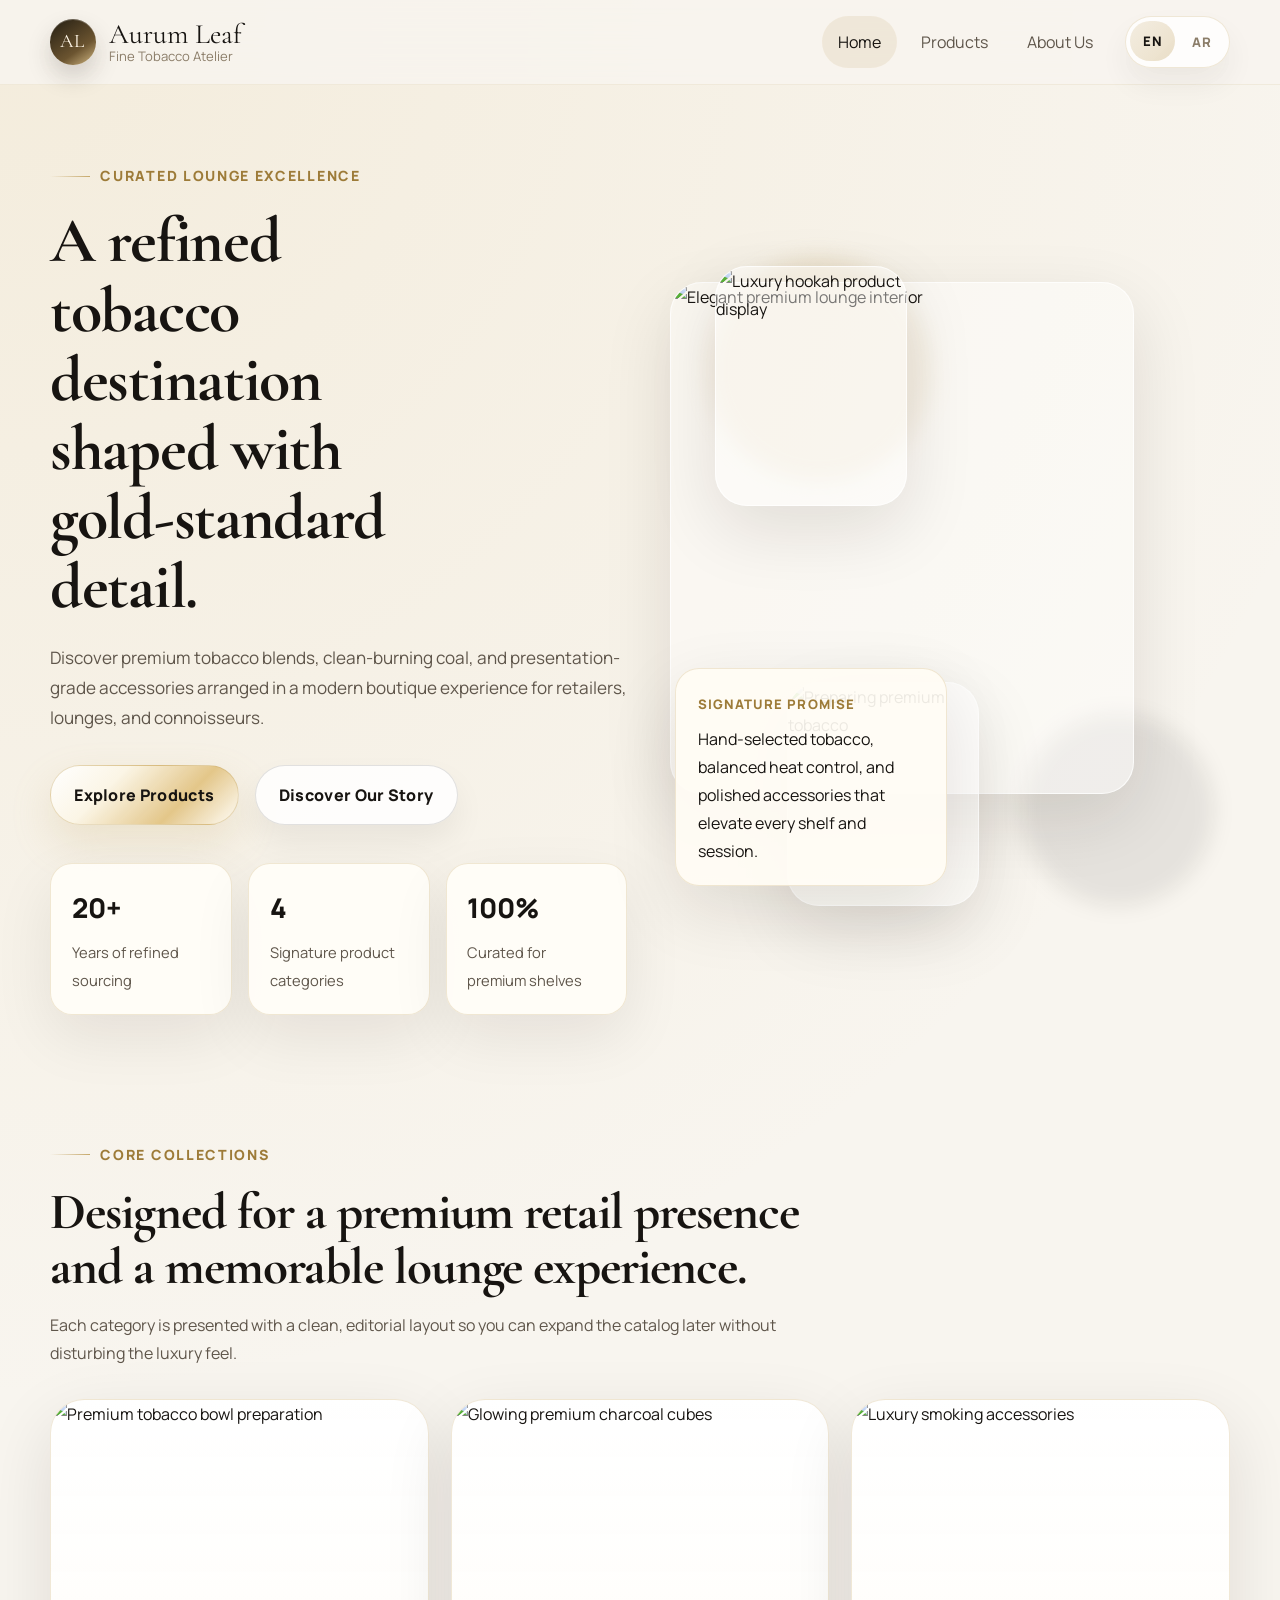
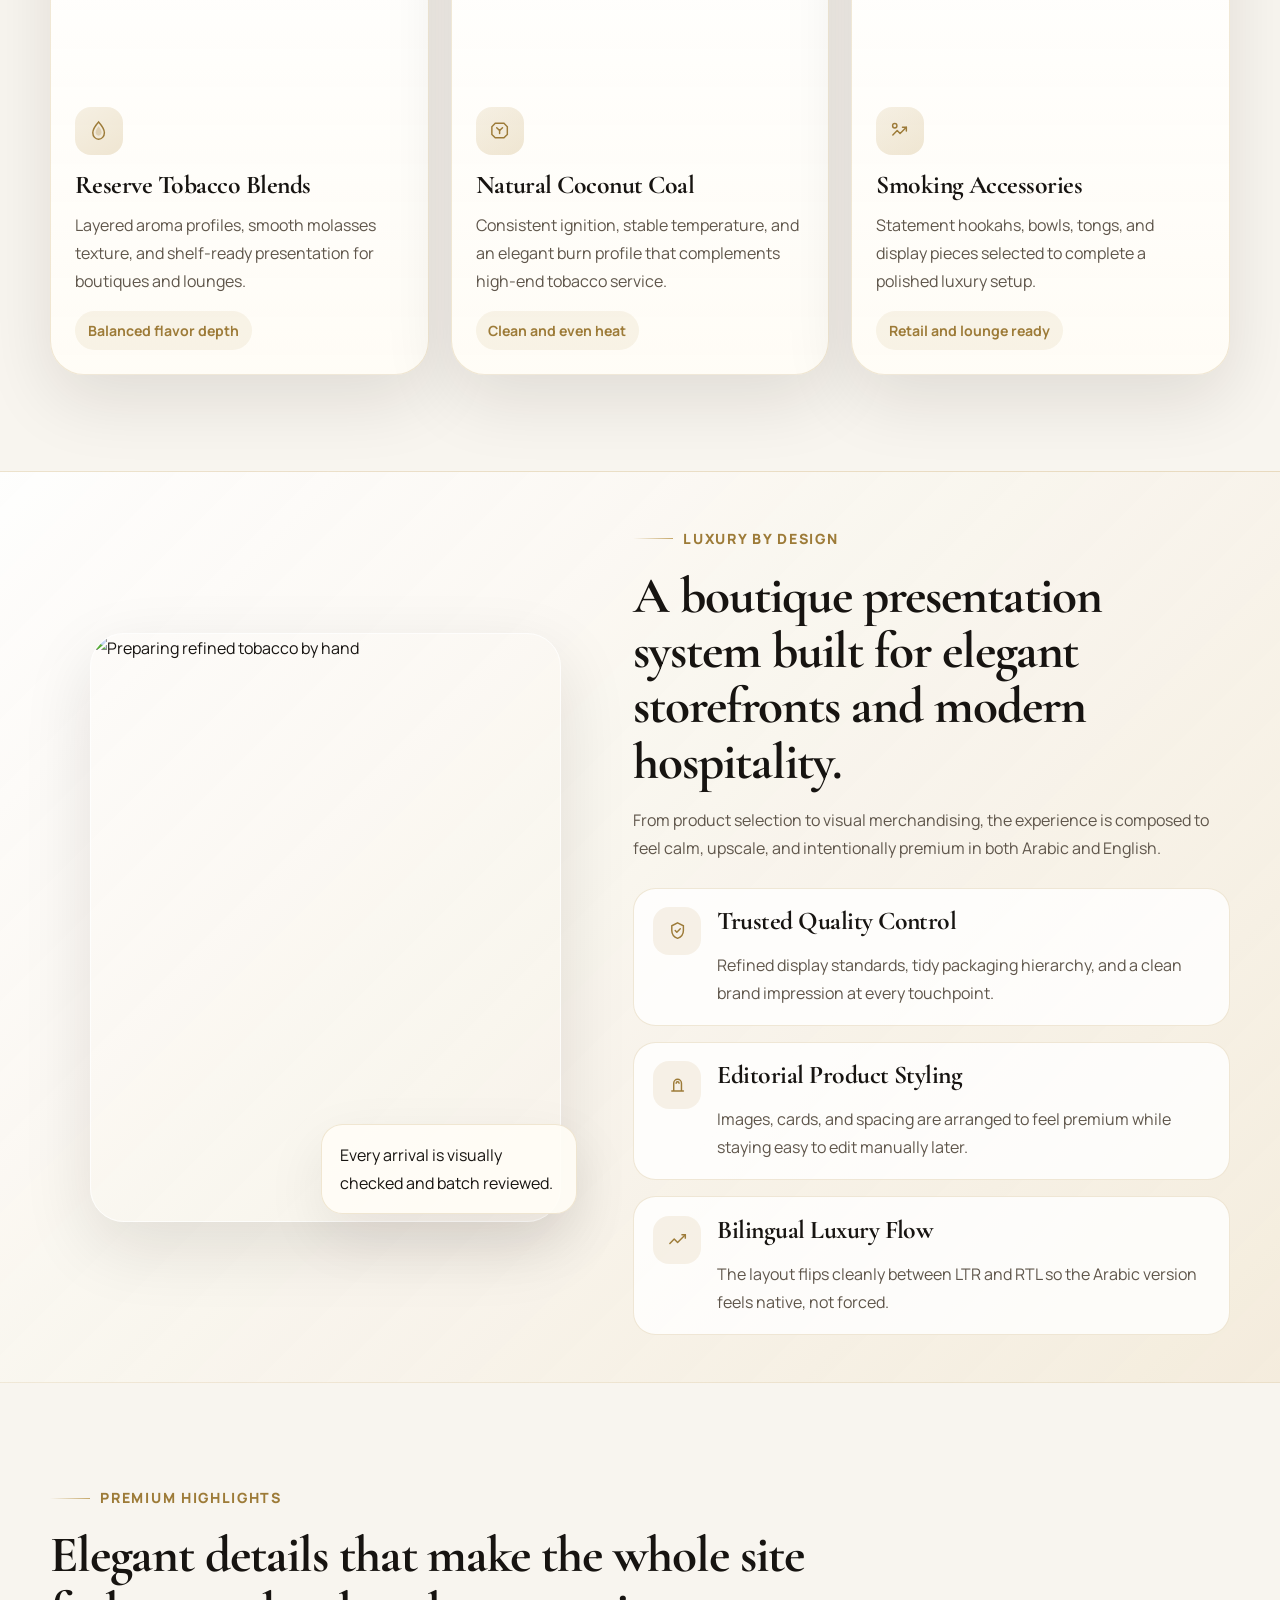
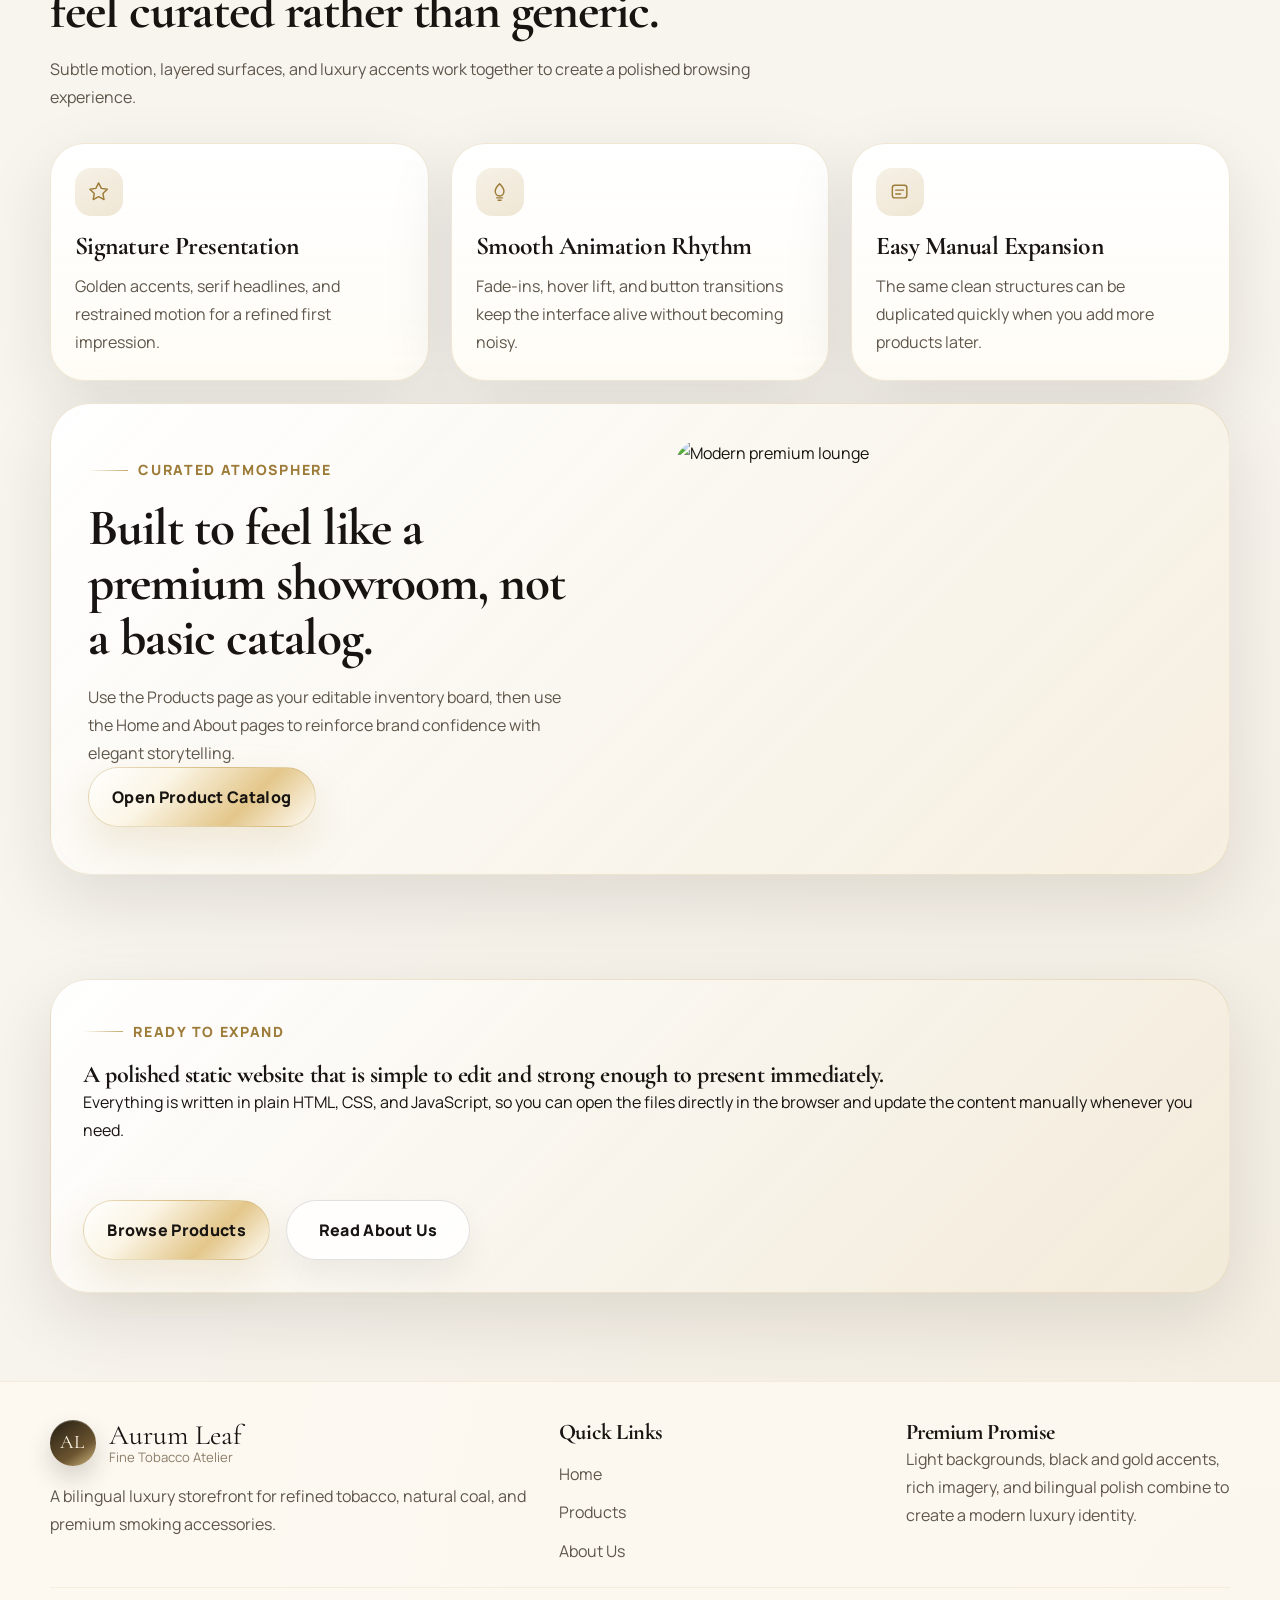
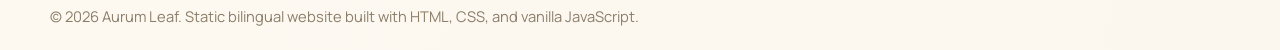
==== index.html @ be34b82a "first commit" ====
<!DOCTYPE html>
<html lang="en" dir="ltr">
<head>
  <meta charset="UTF-8">
  <meta name="viewport" content="width=device-width, initial-scale=1.0">
  <title>Aurum Leaf | Luxury Tobacco & Accessories</title>
  <link rel="preconnect" href="https://fonts.googleapis.com">
  <link rel="preconnect" href="https://fonts.gstatic.com" crossorigin>
  <link href="https://fonts.googleapis.com/css2?family=Cormorant+Garamond:wght@500;600;700&family=Manrope:wght@400;500;600;700;800&family=Tajawal:wght@400;500;700;800&display=swap" rel="stylesheet">
  <link rel="stylesheet" href="style.css">
  <script src="script.js" defer></script>
</head>
<body data-page="home">
  <header class="site-header">
    <div class="container header-shell">
      <a class="brand" href="index.html" aria-label="Aurum Leaf">
        <span class="brand-mark">AL</span>
        <span class="brand-copy">
          <span class="brand-name">Aurum Leaf</span>
          <span class="brand-tagline" data-i18n="nav.brandTagline">Fine Tobacco Atelier</span>
        </span>
      </a>

      <button
        class="nav-toggle"
        type="button"
        data-nav-toggle
        aria-expanded="false"
        aria-controls="site-navigation-panel"
        aria-label="Open menu"
        data-i18n-aria-label="nav.menuLabel"
      >
        <span class="sr-only" data-i18n="nav.menuLabel">Open menu</span>
        <span class="nav-toggle__bars" aria-hidden="true">
          <span></span>
          <span></span>
          <span></span>
        </span>
      </button>

      <div class="nav-panel" id="site-navigation-panel" data-nav-panel>
        <nav class="site-nav" aria-label="Primary">
          <a class="nav-link is-active" href="index.html" aria-current="page" data-i18n="nav.home">Home</a>
          <a class="nav-link" href="products.html" data-i18n="nav.products">Products</a>
          <a class="nav-link" href="about.html" data-i18n="nav.about">About Us</a>
        </nav>

        <div class="header-actions">
          <div class="lang-switcher" aria-label="Language switcher">
            <button class="lang-option" type="button" data-lang-option="en">EN</button>
            <button class="lang-option" type="button" data-lang-option="ar">AR</button>
          </div>
        </div>
      </div>
    </div>
    <button class="nav-backdrop" type="button" data-nav-backdrop tabindex="-1" aria-hidden="true"></button>
  </header>

  <main>
    <section class="hero section">
      <div class="container hero-grid">
        <div class="hero-copy reveal">
          <span class="eyebrow" data-i18n="home.hero.eyebrow">Curated Lounge Excellence</span>
          <h1 data-i18n="home.hero.title">A refined tobacco destination shaped with gold-standard detail.</h1>
          <p class="lead" data-i18n="home.hero.text">Discover premium tobacco blends, clean-burning coal, and presentation-grade accessories arranged in a modern boutique experience for retailers, lounges, and connoisseurs.</p>

          <div class="hero-actions">
            <a class="button button-primary" href="products.html" data-i18n="home.hero.primaryCta">Explore Products</a>
            <a class="button button-secondary" href="about.html" data-i18n="home.hero.secondaryCta">Discover Our Story</a>
          </div>

          <div class="hero-stats">
            <article class="stat-card">
              <strong>20+</strong>
              <span data-i18n="home.hero.stats.yearsLabel">Years of refined sourcing</span>
            </article>
            <article class="stat-card">
              <strong>4</strong>
              <span data-i18n="home.hero.stats.categoriesLabel">Signature product categories</span>
            </article>
            <article class="stat-card">
              <strong>100%</strong>
              <span data-i18n="home.hero.stats.qualityLabel">Curated for premium shelves</span>
            </article>
          </div>
        </div>

        <div class="hero-visual reveal">
          <div class="hero-glow hero-glow--top"></div>
          <div class="hero-glow hero-glow--bottom"></div>

          <figure class="hero-card hero-card--large">
            <img
              src="https://images.pexels.com/photos/26729614/pexels-photo-26729614.jpeg?auto=compress&cs=tinysrgb&w=1400"
              alt="Elegant premium lounge interior"
              data-i18n-alt="home.images.heroMainAlt"
              loading="eager"
            >
          </figure>

          <figure class="hero-card hero-card--small hero-card--upper">
            <img
              src="https://images.pexels.com/photos/20122596/pexels-photo-20122596.jpeg?auto=compress&cs=tinysrgb&w=900"
              alt="Luxury hookah product display"
              data-i18n-alt="home.images.heroSideAlt"
              loading="lazy"
            >
          </figure>

          <figure class="hero-card hero-card--small hero-card--lower">
            <img
              src="https://images.pexels.com/photos/33698249/pexels-photo-33698249.jpeg?auto=compress&cs=tinysrgb&w=900"
              alt="Preparing premium tobacco"
              data-i18n-alt="home.images.heroAccentAlt"
              loading="lazy"
            >
          </figure>

          <aside class="floating-brief">
            <span class="floating-label" data-i18n="home.hero.noteLabel">Signature Promise</span>
            <p data-i18n="home.hero.noteText">Hand-selected tobacco, balanced heat control, and polished accessories that elevate every shelf and session.</p>
          </aside>
        </div>
      </div>
    </section>

    <section class="section">
      <div class="container">
        <div class="section-heading reveal">
          <span class="eyebrow" data-i18n="home.categories.eyebrow">Core Collections</span>
          <h2 data-i18n="home.categories.title">Designed for a premium retail presence and a memorable lounge experience.</h2>
          <p data-i18n="home.categories.text">Each category is presented with a clean, editorial layout so you can expand the catalog later without disturbing the luxury feel.</p>
        </div>

        <div class="category-grid">
          <article class="lux-card category-card reveal">
            <div class="category-media">
              <img
                src="https://images.pexels.com/photos/33698251/pexels-photo-33698251.jpeg?auto=compress&cs=tinysrgb&w=1200"
                alt="Premium tobacco bowl preparation"
                data-i18n-alt="home.images.categoryOneAlt"
                loading="lazy"
              >
            </div>
            <div class="category-body">
              <span class="icon-badge" aria-hidden="true">
                <svg viewBox="0 0 24 24" fill="none">
                  <path d="M12 3C8.4 7 6 10.4 6 14.2C6 18 8.7 21 12 21C15.3 21 18 18 18 14.2C18 10.4 15.6 7 12 3Z" stroke="currentColor" stroke-width="1.5"/>
                  <path d="M12 7.5C10 10 9 11.9 9 13.8C9 15.8 10.3 17.3 12 17.3C13.7 17.3 15 15.8 15 13.8C15 11.9 14 10 12 7.5Z" fill="currentColor" opacity="0.24"/>
                </svg>
              </span>
              <h3 data-i18n="home.categories.card1.title">Reserve Tobacco Blends</h3>
              <p data-i18n="home.categories.card1.text">Layered aroma profiles, smooth molasses texture, and shelf-ready presentation for boutiques and lounges.</p>
              <span class="category-meta" data-i18n="home.categories.card1.meta">Balanced flavor depth</span>
            </div>
          </article>

          <article class="lux-card category-card reveal">
            <div class="category-media">
              <img
                src="https://images.pexels.com/photos/28834322/pexels-photo-28834322.jpeg?auto=compress&cs=tinysrgb&w=1200"
                alt="Glowing premium charcoal cubes"
                data-i18n-alt="home.images.categoryTwoAlt"
                loading="lazy"
              >
            </div>
            <div class="category-body">
              <span class="icon-badge" aria-hidden="true">
                <svg viewBox="0 0 24 24" fill="none">
                  <path d="M7.5 4.5H16.5L20 8V16L16.5 19.5H7.5L4 16V8L7.5 4.5Z" stroke="currentColor" stroke-width="1.5"/>
                  <path d="M9 9L12 12L15 9" stroke="currentColor" stroke-width="1.5" stroke-linecap="round" stroke-linejoin="round"/>
                  <path d="M12 12V15" stroke="currentColor" stroke-width="1.5" stroke-linecap="round"/>
                </svg>
              </span>
              <h3 data-i18n="home.categories.card2.title">Natural Coconut Coal</h3>
              <p data-i18n="home.categories.card2.text">Consistent ignition, stable temperature, and an elegant burn profile that complements high-end tobacco service.</p>
              <span class="category-meta" data-i18n="home.categories.card2.meta">Clean and even heat</span>
            </div>
          </article>

          <article class="lux-card category-card reveal">
            <div class="category-media">
              <img
                src="https://images.pexels.com/photos/20122596/pexels-photo-20122596.jpeg?auto=compress&cs=tinysrgb&w=1200"
                alt="Luxury smoking accessories"
                data-i18n-alt="home.images.categoryThreeAlt"
                loading="lazy"
              >
            </div>
            <div class="category-body">
              <span class="icon-badge" aria-hidden="true">
                <svg viewBox="0 0 24 24" fill="none">
                  <path d="M5 16.5L9.5 12L12.5 15L19 8.5" stroke="currentColor" stroke-width="1.5" stroke-linecap="round" stroke-linejoin="round"/>
                  <path d="M15 8.5H19V12.5" stroke="currentColor" stroke-width="1.5" stroke-linecap="round" stroke-linejoin="round"/>
                  <circle cx="7" cy="7" r="2.25" stroke="currentColor" stroke-width="1.5"/>
                </svg>
              </span>
              <h3 data-i18n="home.categories.card3.title">Smoking Accessories</h3>
              <p data-i18n="home.categories.card3.text">Statement hookahs, bowls, tongs, and display pieces selected to complete a polished luxury setup.</p>
              <span class="category-meta" data-i18n="home.categories.card3.meta">Retail and lounge ready</span>
            </div>
          </article>
        </div>
      </div>
    </section>

    <section class="section section-contrast">
      <div class="container story-grid">
        <div class="story-media reveal">
          <figure class="story-figure">
            <img
              src="https://images.pexels.com/photos/33698249/pexels-photo-33698249.jpeg?auto=compress&cs=tinysrgb&w=1400"
              alt="Preparing refined tobacco by hand"
              data-i18n-alt="home.images.experienceAlt"
              loading="lazy"
            >
          </figure>
          <div class="story-badge" data-i18n="home.experience.badge">Every arrival is visually checked and batch reviewed.</div>
        </div>

        <div class="story-copy reveal">
          <span class="eyebrow" data-i18n="home.experience.eyebrow">Luxury By Design</span>
          <h2 data-i18n="home.experience.title">A boutique presentation system built for elegant storefronts and modern hospitality.</h2>
          <p data-i18n="home.experience.text">From product selection to visual merchandising, the experience is composed to feel calm, upscale, and intentionally premium in both Arabic and English.</p>

          <div class="feature-stack">
            <article class="feature-card">
              <span class="feature-icon" aria-hidden="true">
                <svg viewBox="0 0 24 24" fill="none">
                  <path d="M12 4L18 7V12C18 15.6 15.7 18.8 12 20C8.3 18.8 6 15.6 6 12V7L12 4Z" stroke="currentColor" stroke-width="1.5"/>
                  <path d="M9.5 12L11.2 13.7L14.8 10.1" stroke="currentColor" stroke-width="1.5" stroke-linecap="round" stroke-linejoin="round"/>
                </svg>
              </span>
              <div>
                <h3 data-i18n="home.experience.point1.title">Trusted Quality Control</h3>
                <p data-i18n="home.experience.point1.text">Refined display standards, tidy packaging hierarchy, and a clean brand impression at every touchpoint.</p>
              </div>
            </article>

            <article class="feature-card">
              <span class="feature-icon" aria-hidden="true">
                <svg viewBox="0 0 24 24" fill="none">
                  <path d="M6 17.5H18" stroke="currentColor" stroke-width="1.5" stroke-linecap="round"/>
                  <path d="M8 17.5V9.5C8 7.3 9.8 5.5 12 5.5C14.2 5.5 16 7.3 16 9.5V17.5" stroke="currentColor" stroke-width="1.5"/>
                  <path d="M10.5 9.5C10.5 8.7 11.2 8 12 8C12.8 8 13.5 8.7 13.5 9.5" stroke="currentColor" stroke-width="1.5" stroke-linecap="round"/>
                </svg>
              </span>
              <div>
                <h3 data-i18n="home.experience.point2.title">Editorial Product Styling</h3>
                <p data-i18n="home.experience.point2.text">Images, cards, and spacing are arranged to feel premium while staying easy to edit manually later.</p>
              </div>
            </article>

            <article class="feature-card">
              <span class="feature-icon" aria-hidden="true">
                <svg viewBox="0 0 24 24" fill="none">
                  <path d="M4 16L8.5 11.5L12 15L20 7" stroke="currentColor" stroke-width="1.5" stroke-linecap="round" stroke-linejoin="round"/>
                  <path d="M16.5 7H20V10.5" stroke="currentColor" stroke-width="1.5" stroke-linecap="round" stroke-linejoin="round"/>
                </svg>
              </span>
              <div>
                <h3 data-i18n="home.experience.point3.title">Bilingual Luxury Flow</h3>
                <p data-i18n="home.experience.point3.text">The layout flips cleanly between LTR and RTL so the Arabic version feels native, not forced.</p>
              </div>
            </article>
          </div>
        </div>
      </div>
    </section>

    <section class="section">
      <div class="container">
        <div class="section-heading reveal">
          <span class="eyebrow" data-i18n="home.showcase.eyebrow">Premium Highlights</span>
          <h2 data-i18n="home.showcase.title">Elegant details that make the whole site feel curated rather than generic.</h2>
          <p data-i18n="home.showcase.text">Subtle motion, layered surfaces, and luxury accents work together to create a polished browsing experience.</p>
        </div>

        <div class="showcase-grid">
          <article class="lux-card highlight-card reveal">
            <span class="icon-badge" aria-hidden="true">
              <svg viewBox="0 0 24 24" fill="none">
                <path d="M12 3L14.8 8.7L21 9.6L16.5 14L17.6 20.2L12 17.2L6.4 20.2L7.5 14L3 9.6L9.2 8.7L12 3Z" stroke="currentColor" stroke-width="1.5" stroke-linejoin="round"/>
              </svg>
            </span>
            <h3 data-i18n="home.showcase.card1.title">Signature Presentation</h3>
            <p data-i18n="home.showcase.card1.text">Golden accents, serif headlines, and restrained motion for a refined first impression.</p>
          </article>

          <article class="lux-card highlight-card reveal">
            <span class="icon-badge" aria-hidden="true">
              <svg viewBox="0 0 24 24" fill="none">
                <path d="M12 4C14.8 6.6 16.5 8.9 16.5 11.7C16.5 14.6 14.5 16.5 12 16.5C9.5 16.5 7.5 14.6 7.5 11.7C7.5 8.9 9.2 6.6 12 4Z" stroke="currentColor" stroke-width="1.5"/>
                <path d="M9 18.5H15" stroke="currentColor" stroke-width="1.5" stroke-linecap="round"/>
                <path d="M10.5 21H13.5" stroke="currentColor" stroke-width="1.5" stroke-linecap="round"/>
              </svg>
            </span>
            <h3 data-i18n="home.showcase.card2.title">Smooth Animation Rhythm</h3>
            <p data-i18n="home.showcase.card2.text">Fade-ins, hover lift, and button transitions keep the interface alive without becoming noisy.</p>
          </article>

          <article class="lux-card highlight-card reveal">
            <span class="icon-badge" aria-hidden="true">
              <svg viewBox="0 0 24 24" fill="none">
                <rect x="4.5" y="5.5" width="15" height="13" rx="2.5" stroke="currentColor" stroke-width="1.5"/>
                <path d="M8 10.5H16" stroke="currentColor" stroke-width="1.5" stroke-linecap="round"/>
                <path d="M8 14.5H13" stroke="currentColor" stroke-width="1.5" stroke-linecap="round"/>
              </svg>
            </span>
            <h3 data-i18n="home.showcase.card3.title">Easy Manual Expansion</h3>
            <p data-i18n="home.showcase.card3.text">The same clean structures can be duplicated quickly when you add more products later.</p>
          </article>
        </div>

        <div class="editorial-panel reveal">
          <div class="editorial-copy">
            <span class="eyebrow" data-i18n="home.showcase.panel.eyebrow">Curated Atmosphere</span>
            <h2 data-i18n="home.showcase.panel.title">Built to feel like a premium showroom, not a basic catalog.</h2>
            <p data-i18n="home.showcase.panel.text">Use the Products page as your editable inventory board, then use the Home and About pages to reinforce brand confidence with elegant storytelling.</p>
            <a class="button button-primary" href="products.html" data-i18n="home.showcase.panel.cta">Open Product Catalog</a>
          </div>
          <figure class="editorial-media">
            <img
              src="https://images.pexels.com/photos/28865193/pexels-photo-28865193.jpeg?auto=compress&cs=tinysrgb&w=1400"
              alt="Modern premium lounge"
              data-i18n-alt="home.images.panelAlt"
              loading="lazy"
            >
          </figure>
        </div>
      </div>
    </section>

    <section class="section section--tight">
      <div class="container">
        <div class="cta-band reveal">
          <div>
            <span class="eyebrow" data-i18n="home.cta.eyebrow">Ready To Expand</span>
            <h2 data-i18n="home.cta.title">A polished static website that is simple to edit and strong enough to present immediately.</h2>
            <p data-i18n="home.cta.text">Everything is written in plain HTML, CSS, and JavaScript, so you can open the files directly in the browser and update the content manually whenever you need.</p>
          </div>
          <div class="cta-actions">
            <a class="button button-primary" href="products.html" data-i18n="home.cta.primary">Browse Products</a>
            <a class="button button-secondary" href="about.html" data-i18n="home.cta.secondary">Read About Us</a>
          </div>
        </div>
      </div>
    </section>
  </main>

  <footer class="site-footer">
    <div class="container footer-grid">
      <div>
        <a class="brand brand--footer" href="index.html" aria-label="Aurum Leaf">
          <span class="brand-mark">AL</span>
          <span class="brand-copy">
            <span class="brand-name">Aurum Leaf</span>
            <span class="brand-tagline" data-i18n="nav.brandTagline">Fine Tobacco Atelier</span>
          </span>
        </a>
        <p class="footer-text" data-i18n="footer.description">A bilingual luxury storefront for refined tobacco, natural coal, and premium smoking accessories.</p>
      </div>

      <div>
        <h2 class="footer-title" data-i18n="footer.linksTitle">Quick Links</h2>
        <div class="footer-links">
          <a href="index.html" data-i18n="nav.home">Home</a>
          <a href="products.html" data-i18n="nav.products">Products</a>
          <a href="about.html" data-i18n="nav.about">About Us</a>
        </div>
      </div>

      <div>
        <h2 class="footer-title" data-i18n="footer.promiseTitle">Premium Promise</h2>
        <p class="footer-text" data-i18n="footer.promiseText">Light backgrounds, black and gold accents, rich imagery, and bilingual polish combine to create a modern luxury identity.</p>
      </div>
    </div>

    <div class="container footer-bottom">
      <p class="footer-copy" data-footer-copy></p>
    </div>
  </footer>
</body>
</html>
---- style.css ----
:root {
  --bg: #f8f5ef;
  --bg-elevated: #fffdfa;
  --bg-soft: #f3ede2;
  --surface: rgba(255, 253, 248, 0.94);
  --surface-strong: rgba(255, 255, 255, 0.98);
  --text: #171411;
  --text-soft: #5f564b;
  --text-muted: #8b7d69;
  --border: rgba(198, 168, 106, 0.26);
  --border-strong: rgba(198, 168, 106, 0.5);
  --gold: #c6a86a;
  --gold-deep: #9d7b38;
  --shadow-soft: 0 22px 60px rgba(27, 19, 6, 0.08);
  --shadow-card: 0 24px 70px rgba(24, 18, 8, 0.11);
  --shadow-hover: 0 26px 80px rgba(18, 13, 5, 0.16);
  --radius-md: 22px;
  --radius-lg: 34px;
  --radius-full: 999px;
  --container: min(1180px, calc(100% - 2rem));
  --font-display: "Cormorant Garamond", Georgia, serif;
  --font-sans: "Manrope", "Segoe UI", sans-serif;
  --font-ar-heading: "Tajawal", sans-serif;
  --font-ar-body: "Tajawal", sans-serif;
  --transition: 240ms ease;
}

*,
*::before,
*::after {
  box-sizing: border-box;
}

html {
  scroll-behavior: smooth;
}

body {
  margin: 0;
  min-height: 100vh;
  background:
    radial-gradient(circle at top left, rgba(224, 196, 133, 0.18), transparent 28%),
    radial-gradient(circle at bottom right, rgba(198, 168, 106, 0.12), transparent 30%),
    var(--bg);
  color: var(--text);
  font-family: var(--font-sans);
  line-height: 1.75;
  text-align: start;
}

html[lang="ar"] body {
  font-family: var(--font-ar-body);
}

img {
  display: block;
  max-width: 100%;
}

a {
  color: inherit;
  text-decoration: none;
}

button,
input,
select {
  font: inherit;
}

button {
  border: 0;
  background: none;
  cursor: pointer;
}

h1,
h2,
h3,
h4 {
  margin: 0;
  font-family: var(--font-display);
  font-weight: 700;
  line-height: 1.08;
  letter-spacing: -0.02em;
}

html[lang="ar"] h1,
html[lang="ar"] h2,
html[lang="ar"] h3,
html[lang="ar"] h4,
html[lang="ar"] .eyebrow,
html[lang="ar"] .footer-title,
html[lang="ar"] .brand-name {
  font-family: var(--font-ar-heading);
  letter-spacing: 0;
}

p {
  margin: 0;
}

::selection {
  background: rgba(198, 168, 106, 0.28);
}

.container {
  width: var(--container);
  margin-inline: auto;
}

.section {
  padding-block: 4.5rem;
}

.section--compact {
  padding-block: 2.75rem 4.5rem;
}

.section--tight {
  padding-block: 2rem 3.5rem;
}

.section-contrast {
  position: relative;
}

.section-contrast::before {
  content: "";
  position: absolute;
  inset: 1.5rem 0;
  background:
    linear-gradient(135deg, rgba(255, 255, 255, 0.92), rgba(244, 236, 220, 0.8)),
    var(--bg-soft);
  border-block: 1px solid var(--border);
  z-index: -1;
}

.site-header {
  position: sticky;
  top: 0;
  z-index: 30;
  backdrop-filter: blur(18px);
  background: rgba(248, 245, 239, 0.82);
  border-bottom: 1px solid rgba(198, 168, 106, 0.14);
}

.header-shell {
  display: flex;
  align-items: center;
  justify-content: space-between;
  gap: 1.25rem;
  padding-block: 1rem;
}

.brand {
  display: inline-flex;
  align-items: center;
  gap: 0.85rem;
  min-width: 0;
}

.brand-mark {
  display: grid;
  place-items: center;
  inline-size: 2.85rem;
  block-size: 2.85rem;
  border-radius: 50%;
  background: linear-gradient(145deg, #231d12, #6b5430 65%, #d4ba85);
  color: #fff7e8;
  font-family: var(--font-display);
  font-size: 1.2rem;
  letter-spacing: 0.08em;
  box-shadow: inset 0 1px 0 rgba(255, 255, 255, 0.25), 0 12px 24px rgba(35, 29, 18, 0.18);
}

.brand-copy {
  display: flex;
  flex-direction: column;
  min-width: 0;
}

.brand-name {
  font-family: var(--font-display);
  font-size: 1.75rem;
  line-height: 1;
}

.brand-tagline {
  color: var(--text-muted);
  font-size: 0.82rem;
  line-height: 1.25;
}

html[lang="ar"] .brand-tagline,
html[lang="ar"] .nav-link,
html[lang="ar"] .button,
html[lang="ar"] .lang-option {
  font-family: var(--font-ar-body);
}

.site-nav {
  display: flex;
  flex-wrap: wrap;
  justify-content: center;
  gap: 0.45rem;
}

.nav-panel {
  display: flex;
  align-items: center;
  gap: 1rem;
}

.nav-toggle,
.nav-backdrop {
  display: none;
}

.nav-toggle {
  align-items: center;
  justify-content: center;
  inline-size: 3.25rem;
  block-size: 3.25rem;
  border: 1px solid var(--border);
  border-radius: 50%;
  background: rgba(255, 255, 255, 0.84);
  box-shadow: 0 16px 34px rgba(35, 29, 18, 0.08);
  transition: transform var(--transition), box-shadow var(--transition), border-color var(--transition);
}

.nav-toggle:hover,
.nav-toggle:focus-visible {
  transform: translateY(-2px);
  border-color: var(--border-strong);
  box-shadow: 0 20px 38px rgba(35, 29, 18, 0.12);
}

.nav-toggle__bars {
  display: inline-flex;
  flex-direction: column;
  gap: 0.28rem;
}

.nav-toggle__bars span {
  display: block;
  inline-size: 1.1rem;
  block-size: 2px;
  border-radius: 999px;
  background: var(--text);
  transition: transform var(--transition), opacity var(--transition);
}

.sr-only {
  position: absolute;
  inline-size: 1px;
  block-size: 1px;
  padding: 0;
  margin: -1px;
  overflow: hidden;
  clip: rect(0, 0, 0, 0);
  white-space: nowrap;
  border: 0;
}

.nav-link {
  padding: 0.75rem 1rem;
  border-radius: var(--radius-full);
  color: var(--text-soft);
  transition: color var(--transition), background-color var(--transition), transform var(--transition);
}

.nav-link:hover,
.nav-link:focus-visible {
  color: var(--text);
  background: rgba(198, 168, 106, 0.11);
  transform: translateY(-1px);
}

.nav-link.is-active {
  color: var(--text);
  background: rgba(198, 168, 106, 0.16);
}

.header-actions {
  display: flex;
  align-items: center;
}

.lang-switcher {
  display: inline-flex;
  align-items: center;
  gap: 0.25rem;
  padding: 0.28rem;
  direction: ltr;
  border: 1px solid var(--border);
  border-radius: var(--radius-full);
  background: rgba(255, 255, 255, 0.82);
  box-shadow: 0 16px 30px rgba(35, 29, 18, 0.06);
}

.lang-option {
  padding: 0.55rem 0.8rem;
  border-radius: var(--radius-full);
  color: var(--text-muted);
  font-size: 0.82rem;
  font-weight: 800;
  letter-spacing: 0.06em;
  transition: background-color var(--transition), color var(--transition), transform var(--transition);
}

.lang-option:hover,
.lang-option:focus-visible {
  color: var(--text);
}

.lang-option.is-active {
  background: linear-gradient(135deg, rgba(198, 168, 106, 0.18), rgba(198, 168, 106, 0.36));
  color: var(--text);
  transform: translateY(-1px);
}

.hero {
  padding-block: 4.5rem 3rem;
}

.hero-grid {
  display: grid;
  grid-template-columns: minmax(0, 1.02fr) minmax(0, 0.98fr);
  align-items: center;
  gap: 3rem;
}

.eyebrow {
  display: inline-flex;
  align-items: center;
  gap: 0.65rem;
  margin-bottom: 1.1rem;
  color: var(--gold-deep);
  font-size: 0.88rem;
  font-weight: 800;
  letter-spacing: 0.12em;
  text-transform: uppercase;
}

.eyebrow::before {
  content: "";
  inline-size: 2.5rem;
  block-size: 1px;
  background: linear-gradient(to right, transparent, var(--gold));
}

.hero-copy h1,
.page-hero h1 {
  max-width: 12ch;
  font-size: clamp(3rem, 5vw, 5.4rem);
}

.lead {
  max-width: 62ch;
  margin-top: 1.35rem;
  color: var(--text-soft);
  font-size: 1.07rem;
}

.lead--compact {
  max-width: 70ch;
}

.hero-actions,
.cta-actions {
  display: flex;
  flex-wrap: wrap;
  gap: 1rem;
  margin-top: 2rem;
}

.button {
  display: inline-flex;
  align-items: center;
  justify-content: center;
  min-inline-size: 11.5rem;
  padding: 0.95rem 1.45rem;
  border-radius: var(--radius-full);
  border: 1px solid transparent;
  font-weight: 800;
  letter-spacing: 0.02em;
  transition: transform var(--transition), box-shadow var(--transition), background-color var(--transition), border-color var(--transition), color var(--transition);
}

.button:hover,
.button:focus-visible {
  transform: translateY(-3px);
}

.button-primary {
  border-color: rgba(198, 168, 106, 0.38);
  background:
    linear-gradient(135deg, rgba(255, 255, 255, 0.98) 0%, rgba(251, 245, 229, 0.98) 32%, rgba(226, 196, 133, 0.96) 68%, rgba(255, 253, 247, 0.98) 100%);
  color: var(--text);
  box-shadow: 0 18px 40px rgba(198, 168, 106, 0.22);
}

.button-primary:hover,
.button-primary:focus-visible {
  border-color: rgba(198, 168, 106, 0.56);
  box-shadow: 0 22px 48px rgba(198, 168, 106, 0.28);
}

.button-secondary {
  border-color: rgba(23, 20, 17, 0.12);
  background: rgba(255, 255, 255, 0.84);
  color: var(--text);
  box-shadow: 0 16px 32px rgba(23, 20, 17, 0.06);
}

.button-secondary:hover,
.button-secondary:focus-visible {
  border-color: var(--border-strong);
}

.hero-stats {
  display: grid;
  grid-template-columns: repeat(3, minmax(0, 1fr));
  gap: 1rem;
  margin-top: 2.35rem;
}

.stat-card {
  padding: 1.3rem;
  border: 1px solid var(--border);
  border-radius: var(--radius-md);
  background: var(--surface);
  box-shadow: var(--shadow-soft);
}

.stat-card strong {
  display: block;
  margin-bottom: 0.35rem;
  font-size: 1.7rem;
  font-weight: 800;
}

.stat-card span {
  color: var(--text-soft);
  font-size: 0.92rem;
}

.hero-visual {
  position: relative;
  min-height: 42rem;
}

.hero-glow {
  position: absolute;
  border-radius: 50%;
  filter: blur(10px);
}

.hero-glow--top {
  inset-block-start: 0.5rem;
  inset-inline-start: 2rem;
  inline-size: 14rem;
  block-size: 14rem;
  background: rgba(198, 168, 106, 0.22);
}

.hero-glow--bottom {
  inset-block-end: 1rem;
  inset-inline-end: 1rem;
  inline-size: 12rem;
  block-size: 12rem;
  background: rgba(23, 20, 17, 0.08);
}

.hero-card {
  position: absolute;
  overflow: hidden;
  border-radius: 2rem;
  border: 1px solid rgba(255, 255, 255, 0.75);
  background: rgba(255, 255, 255, 0.42);
  box-shadow: var(--shadow-card);
}

.hero-card img,
.category-media img,
.story-figure img,
.editorial-media img,
.product-media img,
.about-figure img {
  inline-size: 100%;
  block-size: 100%;
  object-fit: cover;
}

.hero-card--large {
  inset-block-start: 1rem;
  inset-inline-end: 3.5rem;
  inline-size: min(100%, 29rem);
  block-size: 32rem;
}

.hero-card--upper {
  inset-block-start: 0;
  inset-inline-start: 0;
  inline-size: 12rem;
  block-size: 15rem;
}

.hero-card--lower {
  inset-block-end: 0;
  inset-inline-start: 4.5rem;
  inline-size: 12rem;
  block-size: 14rem;
}

.floating-brief {
  position: absolute;
  inset-block-end: 2.25rem;
  inset-inline-start: 0;
  max-inline-size: 17rem;
  padding: 1.25rem 1.35rem;
  border: 1px solid var(--border);
  border-radius: 1.5rem;
  background: rgba(255, 252, 245, 0.92);
  box-shadow: var(--shadow-card);
}

.floating-label {
  display: inline-block;
  margin-bottom: 0.55rem;
  color: var(--gold-deep);
  font-size: 0.82rem;
  font-weight: 800;
  letter-spacing: 0.08em;
  text-transform: uppercase;
}

.section-heading {
  max-width: 48rem;
  margin-bottom: 2rem;
}

.section-heading h2 {
  font-size: clamp(2.25rem, 4vw, 3.65rem);
}

.section-heading p {
  margin-top: 1rem;
  color: var(--text-soft);
}

.lux-card {
  overflow: hidden;
  border: 1px solid var(--border);
  border-radius: var(--radius-lg);
  background:
    linear-gradient(180deg, rgba(255, 255, 255, 0.96), rgba(255, 252, 245, 0.9)),
    var(--surface-strong);
  box-shadow: var(--shadow-card);
  transition: transform 280ms ease, box-shadow 280ms ease, border-color 280ms ease;
}

.lux-card:hover,
.lux-card:focus-within {
  transform: translateY(-8px);
  border-color: var(--border-strong);
  box-shadow: var(--shadow-hover);
}

.category-grid,
.showcase-grid,
.info-grid,
.product-grid {
  display: grid;
  gap: 1.35rem;
}

.category-grid {
  grid-template-columns: repeat(3, minmax(0, 1fr));
}

.category-card {
  display: flex;
  flex-direction: column;
}

.category-media {
  aspect-ratio: 4 / 3;
}

.category-body,
.highlight-card,
.info-card,
.product-body {
  padding: 1.5rem;
}

.icon-badge {
  display: inline-grid;
  place-items: center;
  inline-size: 3rem;
  block-size: 3rem;
  margin-bottom: 1rem;
  border-radius: 1rem;
  background: linear-gradient(145deg, rgba(198, 168, 106, 0.16), rgba(198, 168, 106, 0.28));
  color: var(--gold-deep);
}

.icon-badge svg,
.feature-icon svg {
  inline-size: 1.45rem;
  block-size: 1.45rem;
}

.category-body h3,
.highlight-card h3,
.info-card h3,
.product-body h3,
.feature-card h3 {
  font-size: 1.6rem;
}

.category-body p,
.highlight-card p,
.info-card p,
.product-body p,
.feature-card p {
  margin-top: 0.8rem;
  color: var(--text-soft);
}

.category-meta {
  display: inline-flex;
  margin-top: 1rem;
  padding: 0.45rem 0.8rem;
  border-radius: var(--radius-full);
  background: rgba(198, 168, 106, 0.12);
  color: var(--gold-deep);
  font-size: 0.88rem;
  font-weight: 700;
}

.story-grid,
.editorial-panel,
.about-story {
  display: grid;
  grid-template-columns: minmax(0, 0.96fr) minmax(0, 1.04fr);
  align-items: center;
  gap: 2rem;
}

.story-media,
.about-visual {
  position: relative;
}

.story-figure,
.about-figure {
  overflow: hidden;
  border-radius: var(--radius-lg);
  border: 1px solid rgba(255, 255, 255, 0.75);
  box-shadow: var(--shadow-card);
}

.story-figure {
  aspect-ratio: 4 / 5;
}

.about-figure {
  aspect-ratio: 5 / 4;
}

.story-badge,
.quote-card {
  position: absolute;
  inset-block-end: 1.5rem;
  inset-inline-end: 1.5rem;
  max-inline-size: 16rem;
  padding: 1rem 1.15rem;
  border-radius: 1.35rem;
  border: 1px solid var(--border);
  background: rgba(255, 253, 247, 0.9);
  box-shadow: var(--shadow-soft);
  color: var(--text);
}

.story-copy h2,
.editorial-copy h2,
.about-copy h2 {
  font-size: clamp(2.15rem, 4vw, 3.45rem);
}

.story-copy p,
.editorial-copy p,
.about-copy p {
  margin-top: 1rem;
  color: var(--text-soft);
}

.feature-stack,
.story-points {
  display: grid;
  gap: 1rem;
  margin-top: 1.6rem;
}

.feature-card {
  display: flex;
  align-items: flex-start;
  gap: 1rem;
  padding: 1.15rem 1.2rem;
  border: 1px solid var(--border);
  border-radius: 1.4rem;
  background: rgba(255, 255, 255, 0.8);
}

.feature-icon {
  display: inline-grid;
  place-items: center;
  flex: 0 0 auto;
  inline-size: 3rem;
  block-size: 3rem;
  border-radius: 1rem;
  background: rgba(198, 168, 106, 0.15);
  color: var(--gold-deep);
}

.showcase-grid {
  grid-template-columns: repeat(3, minmax(0, 1fr));
  margin-bottom: 1.35rem;
}

.editorial-panel {
  overflow: hidden;
  padding: 1.2rem;
  border: 1px solid var(--border);
  border-radius: calc(var(--radius-lg) + 0.4rem);
  background:
    linear-gradient(135deg, rgba(255, 255, 255, 0.94), rgba(244, 236, 219, 0.86)),
    var(--surface-strong);
  box-shadow: var(--shadow-card);
}

.editorial-copy {
  padding: 1.1rem;
}

.editorial-media {
  overflow: hidden;
  min-height: 25rem;
  border-radius: 1.85rem;
}

.cta-band {
  display: flex;
  flex-wrap: wrap;
  align-items: center;
  justify-content: space-between;
  gap: 1.5rem;
  padding: 2rem;
  border: 1px solid var(--border);
  border-radius: calc(var(--radius-lg) + 0.25rem);
  background:
    linear-gradient(135deg, rgba(255, 255, 255, 0.97), rgba(241, 232, 213, 0.9)),
    var(--surface-strong);
  box-shadow: var(--shadow-card);
}

.page-hero {
  padding-block-start: 3rem;
}

.page-hero__shell {
  display: grid;
  gap: 1rem;
}

.page-ribbons {
  display: flex;
  flex-wrap: wrap;
  gap: 0.75rem;
}

.ribbon-chip {
  display: inline-flex;
  align-items: center;
  padding: 0.58rem 0.95rem;
  border-radius: var(--radius-full);
  background: rgba(198, 168, 106, 0.12);
  color: var(--gold-deep);
  font-size: 0.88rem;
  font-weight: 700;
}

.filter-shell {
  padding: 1.5rem;
  border: 1px solid var(--border);
  border-radius: calc(var(--radius-lg) + 0.2rem);
  background: rgba(255, 255, 255, 0.88);
  box-shadow: var(--shadow-card);
}

.filter-grid {
  display: grid;
  grid-template-columns: minmax(0, 1.25fr) repeat(2, minmax(0, 0.7fr));
  gap: 1rem;
}

.filter-control {
  display: flex;
  flex-direction: column;
  gap: 0.55rem;
}

.filter-control label {
  color: var(--text);
  font-size: 0.95rem;
  font-weight: 700;
}

.filter-control input,
.filter-control select {
  inline-size: 100%;
  padding: 0.95rem 1rem;
  border: 1px solid rgba(23, 20, 17, 0.08);
  border-radius: 1rem;
  background: rgba(248, 245, 239, 0.95);
  color: var(--text);
  transition: border-color var(--transition), box-shadow var(--transition), transform var(--transition);
}

.filter-control input:focus,
.filter-control select:focus {
  outline: none;
  border-color: var(--border-strong);
  box-shadow: 0 0 0 4px rgba(198, 168, 106, 0.14);
}

.results-meta {
  display: flex;
  flex-wrap: wrap;
  align-items: center;
  justify-content: space-between;
  gap: 0.8rem;
  margin-top: 1.1rem;
  padding-top: 1.1rem;
  border-top: 1px solid rgba(198, 168, 106, 0.18);
}

.results-meta p {
  color: var(--text-soft);
}

.results-count {
  color: var(--text);
  font-size: 1rem;
}

.product-grid {
  grid-template-columns: repeat(4, minmax(0, 1fr));
  margin-top: 1.5rem;
}

.product-card {
  display: flex;
  flex-direction: column;
  overflow: hidden;
  border: 1px solid var(--border);
  border-radius: 2rem;
  background: rgba(255, 255, 255, 0.92);
  box-shadow: var(--shadow-card);
  transition: transform 280ms ease, box-shadow 280ms ease, border-color 280ms ease;
}

.product-card:hover,
.product-card:focus-visible {
  transform: translateY(-8px);
  border-color: var(--border-strong);
  box-shadow: var(--shadow-hover);
}

.product-link {
  color: inherit;
}

.product-media {
  position: relative;
  aspect-ratio: 4 / 4.2;
  overflow: hidden;
}

.product-type-badge {
  position: absolute;
  inset-block-start: 1rem;
  inset-inline-start: 1rem;
  padding: 0.45rem 0.8rem;
  border-radius: var(--radius-full);
  background: rgba(255, 252, 245, 0.92);
  border: 1px solid var(--border);
  color: var(--gold-deep);
  font-size: 0.82rem;
  font-weight: 800;
}

.product-body {
  display: flex;
  flex-direction: column;
  gap: 0.95rem;
  flex: 1;
}

.product-meta {
  display: flex;
  flex-wrap: wrap;
  gap: 0.6rem;
}

.product-meta span {
  padding: 0.42rem 0.72rem;
  border-radius: var(--radius-full);
  background: rgba(198, 168, 106, 0.11);
  color: var(--text-soft);
  font-size: 0.82rem;
  font-weight: 700;
}

.product-link__footer {
  display: inline-flex;
  align-items: center;
  gap: 0.55rem;
  margin-top: auto;
  color: var(--gold-deep);
  font-size: 0.9rem;
  font-weight: 800;
}

.product-link__footer::after {
  content: "›";
  font-size: 1.15rem;
}

html[dir="rtl"] .product-link__footer::after {
  content: "‹";
}

.product-empty {
  grid-column: 1 / -1;
  padding: 2rem;
  border: 1px dashed var(--border-strong);
  border-radius: var(--radius-lg);
  background: rgba(255, 255, 255, 0.76);
  text-align: center;
}

.product-empty h3 {
  font-size: 2rem;
}

.product-empty p {
  margin-top: 0.75rem;
  color: var(--text-soft);
}

.product-detail-shell {
  display: grid;
  grid-template-columns: minmax(0, 0.92fr) minmax(0, 1.08fr);
  gap: 1.5rem;
  align-items: start;
}

.detail-gallery,
.detail-copy {
  border: 1px solid var(--border);
  border-radius: calc(var(--radius-lg) + 0.15rem);
  background:
    linear-gradient(180deg, rgba(255, 255, 255, 0.96), rgba(255, 252, 245, 0.9)),
    var(--surface-strong);
  box-shadow: var(--shadow-card);
}

.detail-gallery {
  padding: 1.1rem;
}

.detail-stage {
  position: relative;
  aspect-ratio: 4 / 4.4;
  overflow: hidden;
  border-radius: 1.85rem;
  background: rgba(245, 238, 225, 0.92);
}

.detail-stage img {
  inline-size: 100%;
  block-size: 100%;
  object-fit: cover;
}

.detail-gallery__actions {
  position: absolute;
  inset-inline: 1rem;
  inset-block-end: 1rem;
  display: flex;
  align-items: center;
  justify-content: space-between;
  gap: 0.8rem;
}

.detail-counter {
  padding: 0.45rem 0.8rem;
  border-radius: var(--radius-full);
  background: rgba(255, 252, 246, 0.88);
  border: 1px solid rgba(198, 168, 106, 0.24);
  color: var(--text);
  font-size: 0.84rem;
  font-weight: 800;
}

.detail-controls {
  display: flex;
  gap: 0.6rem;
}

.detail-control {
  display: inline-grid;
  place-items: center;
  inline-size: 2.8rem;
  block-size: 2.8rem;
  border: 1px solid rgba(198, 168, 106, 0.3);
  border-radius: 50%;
  background: rgba(255, 252, 246, 0.9);
  color: var(--text);
  font-size: 1.2rem;
  font-weight: 800;
  box-shadow: 0 12px 26px rgba(35, 29, 18, 0.08);
  transition: transform var(--transition), box-shadow var(--transition), border-color var(--transition);
}

.detail-control:hover,
.detail-control:focus-visible {
  transform: translateY(-2px);
  border-color: var(--border-strong);
  box-shadow: 0 16px 30px rgba(35, 29, 18, 0.12);
}

.detail-thumbnails {
  display: grid;
  grid-template-columns: repeat(3, minmax(0, 1fr));
  gap: 0.75rem;
  margin-top: 0.95rem;
}

.detail-thumbnail {
  overflow: hidden;
  padding: 0;
  border: 1px solid rgba(198, 168, 106, 0.22);
  border-radius: 1.2rem;
  background: rgba(255, 255, 255, 0.84);
  opacity: 0.8;
  transition: transform var(--transition), opacity var(--transition), border-color var(--transition), box-shadow var(--transition);
}

.detail-thumbnail img {
  inline-size: 100%;
  aspect-ratio: 1 / 1;
  object-fit: cover;
}

.detail-thumbnail.is-active,
.detail-thumbnail:hover,
.detail-thumbnail:focus-visible {
  opacity: 1;
  transform: translateY(-2px);
  border-color: var(--border-strong);
  box-shadow: 0 16px 30px rgba(35, 29, 18, 0.08);
}

.detail-copy {
  padding: 1.65rem;
}

.detail-topbar {
  display: flex;
  flex-wrap: wrap;
  justify-content: space-between;
  gap: 1rem;
  margin-bottom: 1.1rem;
}

.detail-back {
  display: inline-flex;
  align-items: center;
  gap: 0.45rem;
  color: var(--gold-deep);
  font-size: 0.92rem;
  font-weight: 800;
}

.detail-back::before {
  content: "‹";
  font-size: 1.2rem;
}

html[dir="rtl"] .detail-back::before {
  content: "›";
}

.detail-category {
  display: inline-flex;
  align-items: center;
  padding: 0.45rem 0.8rem;
  border-radius: var(--radius-full);
  background: rgba(198, 168, 106, 0.12);
  color: var(--gold-deep);
  font-size: 0.84rem;
  font-weight: 800;
}

.detail-copy h2 {
  font-size: clamp(2.4rem, 4vw, 3.9rem);
}

.detail-subtitle {
  margin-top: 0.85rem;
  color: var(--gold-deep);
  font-size: 1.02rem;
  font-weight: 700;
}

.detail-description {
  margin-top: 1rem;
  color: var(--text-soft);
}

.detail-meta {
  display: flex;
  flex-wrap: wrap;
  gap: 0.75rem;
  margin-top: 1.35rem;
}

.detail-meta span {
  padding: 0.55rem 0.85rem;
  border-radius: var(--radius-full);
  background: rgba(198, 168, 106, 0.11);
  color: var(--text);
  font-size: 0.88rem;
  font-weight: 700;
}

.detail-block {
  margin-top: 1.25rem;
  padding: 1.25rem;
  border: 1px solid rgba(198, 168, 106, 0.2);
  border-radius: 1.4rem;
  background: rgba(255, 255, 255, 0.78);
}

.detail-block h3 {
  font-size: 1.5rem;
}

.detail-block p {
  margin-top: 0.8rem;
  color: var(--text-soft);
}

.detail-highlights {
  display: grid;
  gap: 0.85rem;
  margin: 1rem 0 0;
  padding: 0;
  list-style: none;
}

.detail-highlights li {
  display: flex;
  align-items: flex-start;
  gap: 0.75rem;
  color: var(--text-soft);
}

.detail-highlights li::before {
  content: "";
  flex: 0 0 auto;
  inline-size: 0.75rem;
  block-size: 0.75rem;
  margin-top: 0.45rem;
  border-radius: 50%;
  background: linear-gradient(145deg, var(--gold), var(--gold-deep));
  box-shadow: 0 0 0 5px rgba(198, 168, 106, 0.12);
}

.detail-not-found {
  padding: 2rem;
  border: 1px solid var(--border);
  border-radius: calc(var(--radius-lg) + 0.15rem);
  background: rgba(255, 255, 255, 0.88);
  box-shadow: var(--shadow-card);
  text-align: center;
}

.detail-not-found h2 {
  font-size: 2.35rem;
}

.detail-not-found p {
  margin-top: 0.85rem;
  color: var(--text-soft);
}

.detail-not-found .button {
  margin-top: 1.4rem;
}

.map-banner {
  position: relative;
  overflow: hidden;
  display: flex;
  align-items: flex-end;
  aspect-ratio: 16 / 9;
  padding: clamp(1.5rem, 3vw, 2.35rem);
  border: 1px solid var(--border);
  border-radius: calc(var(--radius-lg) + 0.4rem);
  background:
    linear-gradient(145deg, rgba(255, 255, 255, 0.94), rgba(244, 236, 219, 0.8)),
    var(--surface-strong);
  box-shadow: var(--shadow-card);
}

.map-banner::before {
  content: "";
  position: absolute;
  inset: 0;
  background:
    linear-gradient(180deg, rgba(255, 255, 255, 0.05), rgba(23, 20, 17, 0.12)),
    url("./assets/world-map.svg") center/cover no-repeat;
  opacity: 0.95;
}

.map-banner__content {
  position: relative;
  z-index: 1;
  max-inline-size: 36rem;
  padding: 1.4rem;
  border: 1px solid rgba(255, 255, 255, 0.65);
  border-radius: 1.65rem;
  background: rgba(255, 253, 247, 0.78);
  backdrop-filter: blur(10px);
}

.map-banner__content h2 {
  font-size: clamp(2rem, 3.4vw, 3.35rem);
}

.map-banner__content p {
  margin-top: 0.85rem;
  color: var(--text-soft);
}

.map-tag {
  position: absolute;
  z-index: 1;
  padding: 0.55rem 0.9rem;
  border-radius: var(--radius-full);
  border: 1px solid rgba(198, 168, 106, 0.32);
  background: rgba(255, 252, 246, 0.9);
  color: var(--text);
  font-size: 0.82rem;
  font-weight: 800;
  box-shadow: 0 10px 24px rgba(23, 20, 17, 0.08);
}

.map-tag--one {
  top: 24%;
  left: 12%;
}

.map-tag--two {
  top: 38%;
  left: 46%;
}

.map-tag--three {
  top: 61%;
  right: 12%;
}

.info-grid {
  grid-template-columns: repeat(4, minmax(0, 1fr));
}

.story-point {
  display: flex;
  align-items: flex-start;
  gap: 0.85rem;
}

.story-point__marker {
  flex: 0 0 auto;
  inline-size: 0.82rem;
  block-size: 0.82rem;
  margin-top: 0.5rem;
  border-radius: 50%;
  background: linear-gradient(145deg, var(--gold), var(--gold-deep));
  box-shadow: 0 0 0 6px rgba(198, 168, 106, 0.12);
}

.site-footer {
  margin-top: 2rem;
  padding-block: 2.4rem 1.3rem;
  border-top: 1px solid rgba(198, 168, 106, 0.16);
  background: rgba(255, 251, 243, 0.76);
}

.footer-grid {
  display: grid;
  grid-template-columns: minmax(0, 1.2fr) repeat(2, minmax(0, 0.8fr));
  gap: 1.4rem;
}

.brand--footer {
  margin-bottom: 1rem;
}

.footer-title {
  font-size: 1.4rem;
}

.footer-text {
  color: var(--text-soft);
}

.footer-links {
  display: grid;
  gap: 0.65rem;
  margin-top: 0.95rem;
}

.footer-links a {
  color: var(--text-soft);
  transition: color var(--transition), transform var(--transition);
}

.footer-links a:hover,
.footer-links a:focus-visible {
  color: var(--gold-deep);
  transform: translateX(3px);
}

html[dir="rtl"] .footer-links a:hover,
html[dir="rtl"] .footer-links a:focus-visible {
  transform: translateX(-3px);
}

.footer-bottom {
  margin-top: 1.4rem;
  padding-top: 1rem;
  border-top: 1px solid rgba(198, 168, 106, 0.14);
}

.footer-copy {
  color: var(--text-muted);
  font-size: 0.92rem;
}

.reveal {
  opacity: 0;
  transform: translateY(28px);
  transition: opacity 600ms ease, transform 600ms ease;
  transition-delay: var(--delay, 0s);
}

.reveal.is-visible {
  opacity: 1;
  transform: translateY(0);
}

:focus-visible {
  outline: 3px solid rgba(198, 168, 106, 0.42);
  outline-offset: 3px;
}

@media (max-width: 1120px) {
  .hero-grid,
  .story-grid,
  .editorial-panel,
  .about-story,
  .product-detail-shell {
    grid-template-columns: 1fr;
  }

  .hero-visual {
    min-height: 35rem;
  }

  .hero-card--large {
    inset-inline-end: 1rem;
  }

  .category-grid,
  .showcase-grid,
  .info-grid,
  .product-grid {
    grid-template-columns: repeat(2, minmax(0, 1fr));
  }

  .filter-grid,
  .footer-grid {
    grid-template-columns: 1fr;
  }
}

@media (max-width: 820px) {
  .section {
    padding-block: 3.75rem;
  }

  .header-shell {
    display: grid;
    grid-template-columns: minmax(0, 1fr) auto;
    align-items: center;
  }

  .nav-toggle {
    display: inline-flex;
  }

  .nav-panel {
    position: fixed;
    inset-block-start: 5.6rem;
    inset-inline: 1rem;
    z-index: 40;
    flex-direction: column;
    align-items: stretch;
    gap: 1rem;
    padding: 1rem;
    border: 1px solid var(--border);
    border-radius: 1.6rem;
    background: rgba(255, 252, 246, 0.97);
    box-shadow: 0 26px 60px rgba(18, 13, 5, 0.16);
    opacity: 0;
    pointer-events: none;
    transform: translateY(-14px) scale(0.98);
    transition: opacity var(--transition), transform var(--transition);
  }

  .site-nav {
    flex-direction: column;
    align-items: stretch;
  }

  .nav-link {
    text-align: center;
  }

  .header-actions {
    justify-content: center;
  }

  .nav-backdrop {
    position: fixed;
    inset: 0;
    z-index: 35;
    display: block;
    background: rgba(23, 20, 17, 0.18);
    opacity: 0;
    pointer-events: none;
    transition: opacity var(--transition);
  }

  body.nav-open {
    overflow: hidden;
  }

  body.nav-open .nav-panel {
    opacity: 1;
    pointer-events: auto;
    transform: translateY(0) scale(1);
  }

  body.nav-open .nav-backdrop {
    opacity: 1;
    pointer-events: auto;
  }

  body.nav-open .nav-toggle__bars span:nth-child(1) {
    transform: translateY(6px) rotate(45deg);
  }

  body.nav-open .nav-toggle__bars span:nth-child(2) {
    opacity: 0;
  }

  body.nav-open .nav-toggle__bars span:nth-child(3) {
    transform: translateY(-6px) rotate(-45deg);
  }

  .hero-copy h1,
  .page-hero h1 {
    max-width: none;
  }

  .hero-stats {
    grid-template-columns: 1fr;
  }

  .hero-visual {
    min-height: 31rem;
  }

  .hero-card--large {
    inline-size: 80%;
    block-size: 24rem;
  }

  .hero-card--upper,
  .hero-card--lower {
    inline-size: 9rem;
    block-size: 11rem;
  }

  .floating-brief,
  .story-badge,
  .quote-card {
    position: static;
    max-inline-size: none;
    margin-top: 1rem;
  }

  .map-banner {
    aspect-ratio: 1 / 1;
    align-items: flex-end;
  }

  .map-tag {
    font-size: 0.74rem;
  }

  .detail-copy {
    padding: 1.35rem;
  }
}

@media (max-width: 640px) {
  .container {
    width: min(100% - 1.25rem, 1180px);
  }

  .hero {
    padding-block-start: 3.25rem;
  }

  .hero-visual {
    min-height: 26rem;
  }

  .hero-card--large {
    position: relative;
    inset: auto;
    inline-size: 100%;
    block-size: 19rem;
  }

  .hero-card--upper,
  .hero-card--lower {
    display: none;
  }

  .category-grid,
  .showcase-grid,
  .info-grid,
  .product-grid {
    grid-template-columns: 1fr;
  }

  .detail-thumbnails {
    grid-template-columns: repeat(2, minmax(0, 1fr));
  }

  .detail-gallery__actions,
  .detail-topbar,
  .detail-meta {
    gap: 0.75rem;
  }

  .cta-band {
    padding: 1.5rem;
  }

  .button {
    inline-size: 100%;
  }

  .map-banner__content {
    padding: 1.15rem;
  }

  .map-tag--one {
    top: 12%;
    left: 7%;
  }

  .map-tag--two {
    top: 28%;
    left: 38%;
  }

  .map-tag--three {
    top: 52%;
    right: 7%;
  }
}

@media (prefers-reduced-motion: reduce) {
  html {
    scroll-behavior: auto;
  }

  *,
  *::before,
  *::after {
    animation-duration: 0.01ms !important;
    animation-iteration-count: 1 !important;
    transition-duration: 0.01ms !important;
    scroll-behavior: auto !important;
  }

  .reveal {
    opacity: 1;
    transform: none;
  }
}
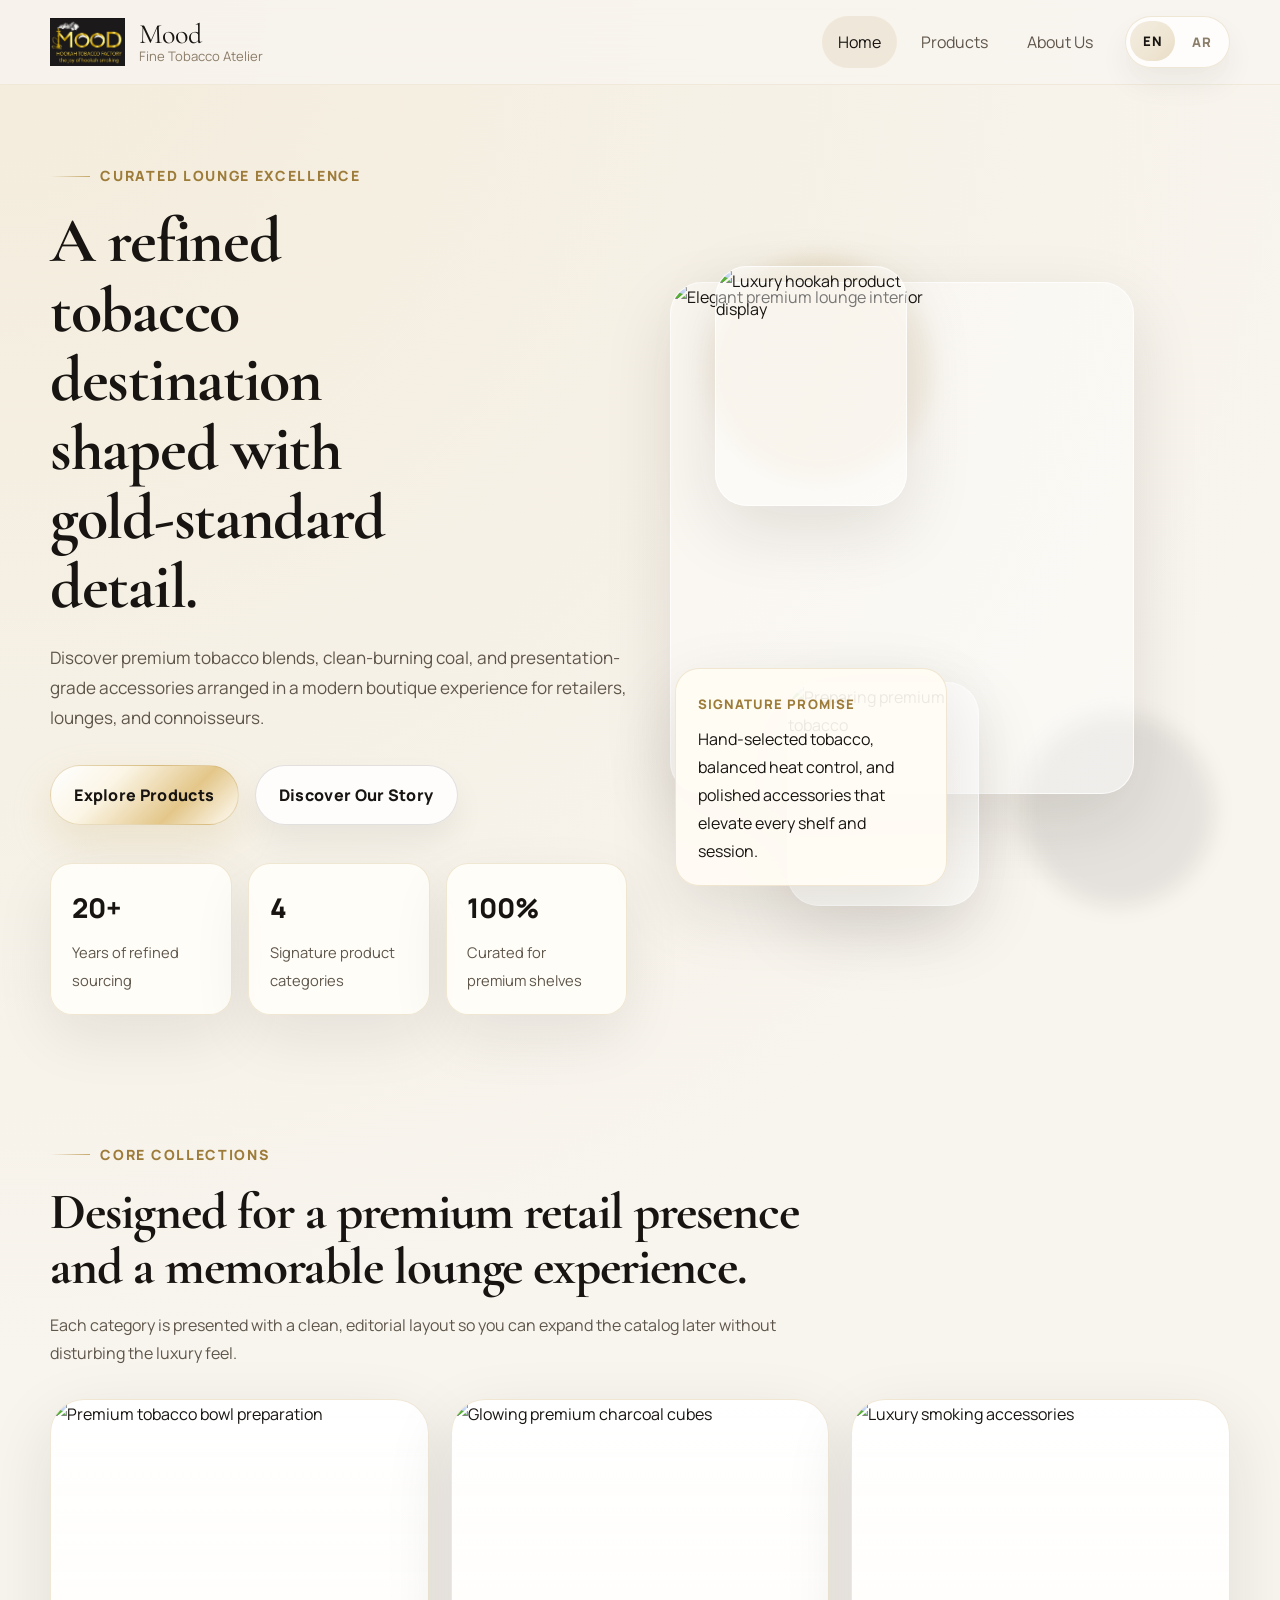
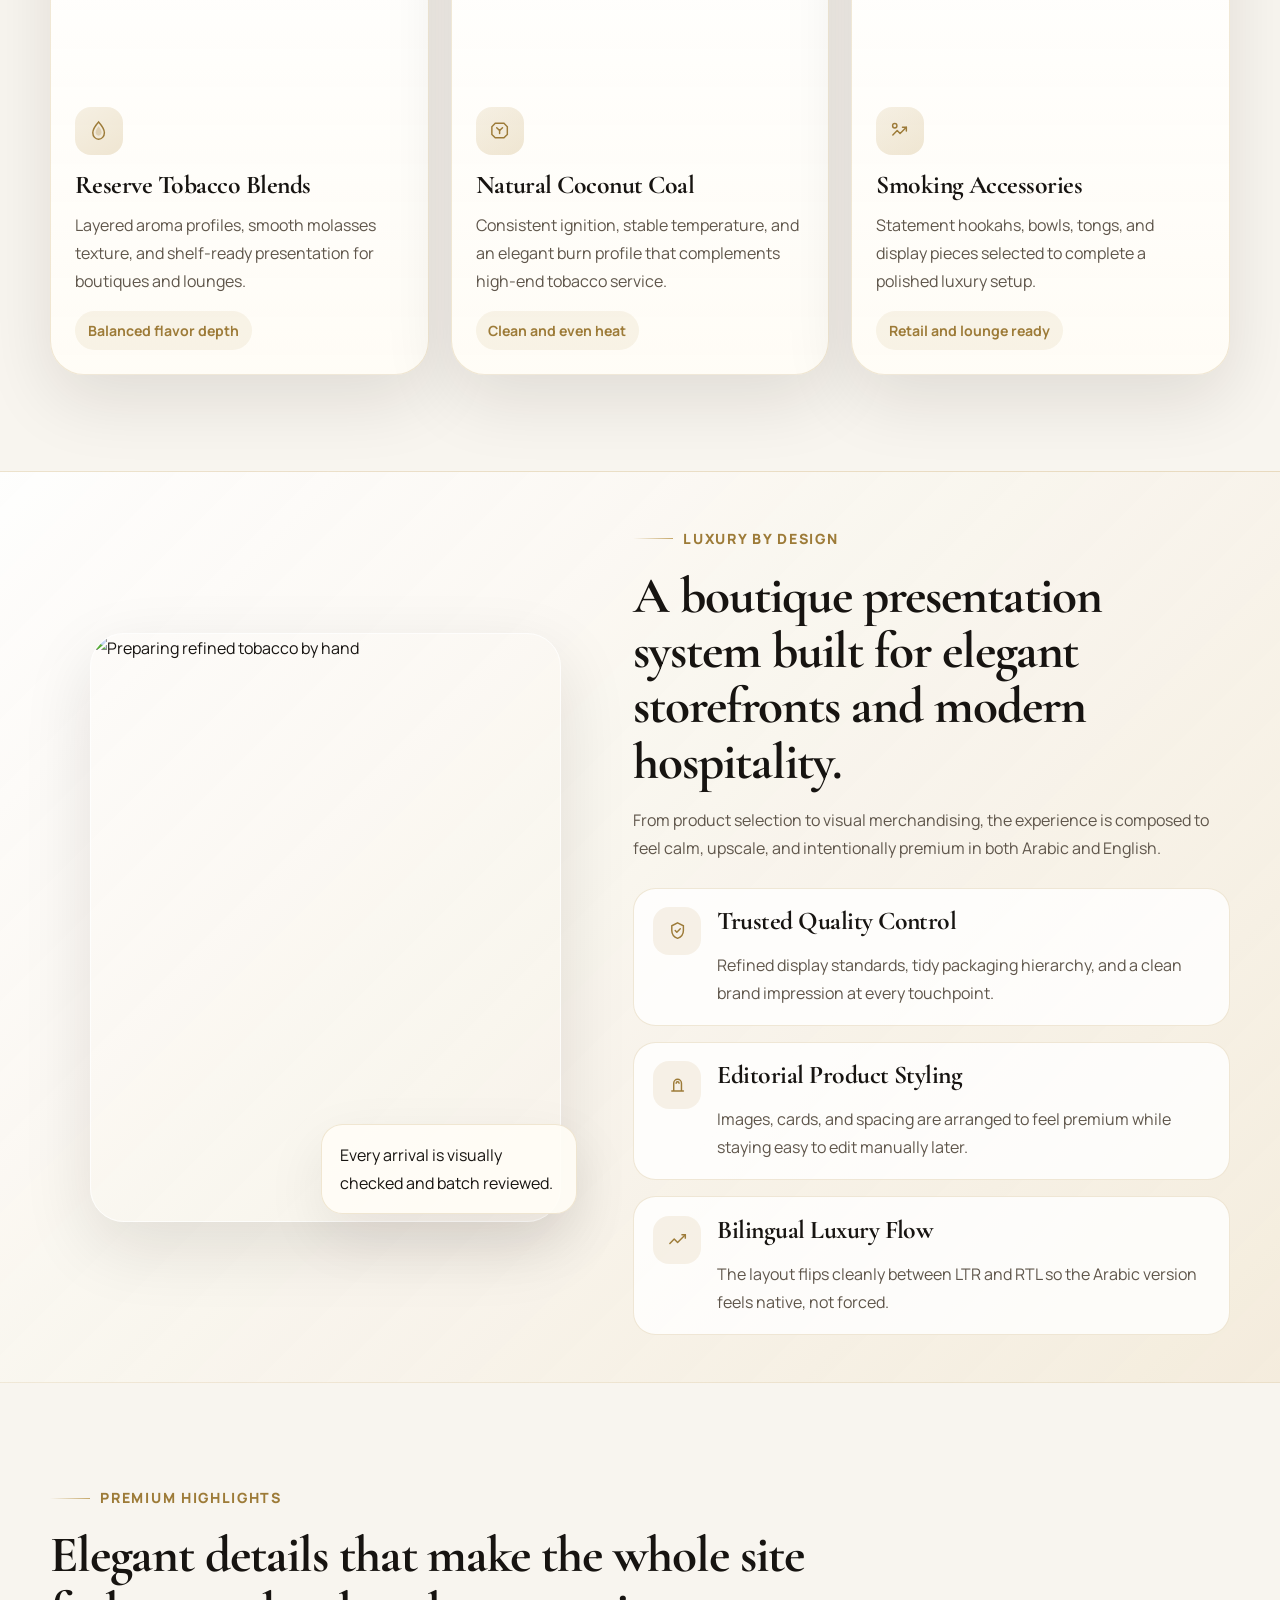
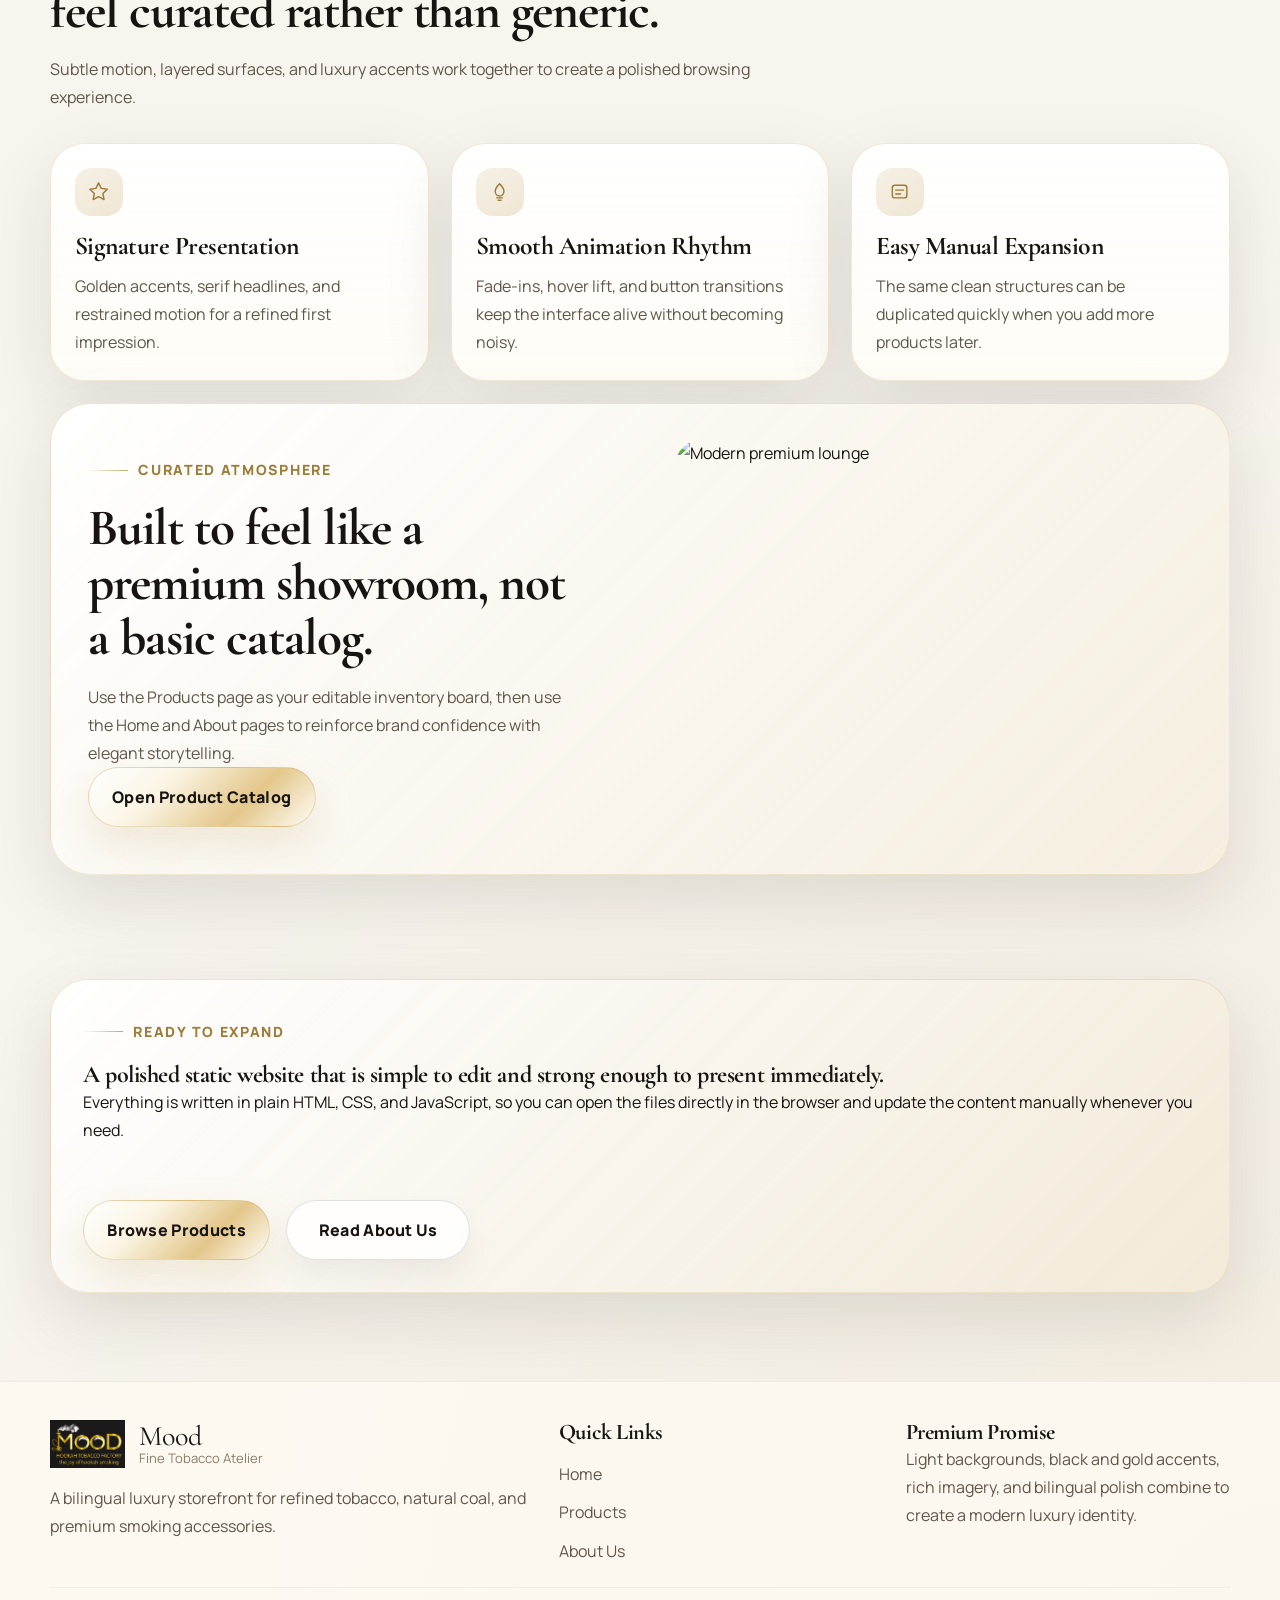
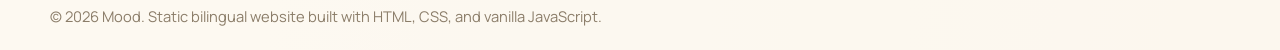
==== commit 6a5a65f2: "first committts" ====
--- a/index.html
+++ b/index.html
@@ -3,7 +3,7 @@
 <head>
   <meta charset="UTF-8">
   <meta name="viewport" content="width=device-width, initial-scale=1.0">
-  <title>Aurum Leaf | Luxury Tobacco & Accessories</title>
+  <title>Mood | Luxury Tobacco & Accessories</title>
   <link rel="preconnect" href="https://fonts.googleapis.com">
   <link rel="preconnect" href="https://fonts.gstatic.com" crossorigin>
   <link href="https://fonts.googleapis.com/css2?family=Cormorant+Garamond:wght@500;600;700&family=Manrope:wght@400;500;600;700;800&family=Tajawal:wght@400;500;700;800&display=swap" rel="stylesheet">
@@ -13,10 +13,10 @@
 <body data-page="home">
   <header class="site-header">
     <div class="container header-shell">
-      <a class="brand" href="index.html" aria-label="Aurum Leaf">
-        <span class="brand-mark">AL</span>
+      <a class="brand" href="index.html" aria-label="Mood">
+        <span class="brand-mark"><img src="images/logo.jpeg" alt="Mood logo"></span>
         <span class="brand-copy">
-          <span class="brand-name">Aurum Leaf</span>
+          <span class="brand-name">Mood</span>
           <span class="brand-tagline" data-i18n="nav.brandTagline">Fine Tobacco Atelier</span>
         </span>
       </a>
@@ -351,10 +351,10 @@
   <footer class="site-footer">
     <div class="container footer-grid">
       <div>
-        <a class="brand brand--footer" href="index.html" aria-label="Aurum Leaf">
-          <span class="brand-mark">AL</span>
+        <a class="brand brand--footer" href="index.html" aria-label="Mood">
+          <span class="brand-mark"><img src="images/logo.jpeg" alt="Mood logo"></span>
           <span class="brand-copy">
-            <span class="brand-name">Aurum Leaf</span>
+            <span class="brand-name">Mood</span>
             <span class="brand-tagline" data-i18n="nav.brandTagline">Fine Tobacco Atelier</span>
           </span>
         </a>
--- a/style.css
+++ b/style.css
@@ -163,15 +163,15 @@
 .brand-mark {
   display: grid;
   place-items: center;
-  inline-size: 2.85rem;
-  block-size: 2.85rem;
-  border-radius: 50%;
-  background: linear-gradient(145deg, #231d12, #6b5430 65%, #d4ba85);
-  color: #fff7e8;
-  font-family: var(--font-display);
-  font-size: 1.2rem;
-  letter-spacing: 0.08em;
-  box-shadow: inset 0 1px 0 rgba(255, 255, 255, 0.25), 0 12px 24px rgba(35, 29, 18, 0.18);
+  flex: 0 0 auto;
+  inline-size: auto;
+  block-size: auto;
+}
+
+.brand-mark img {
+  inline-size: auto;
+  block-size: 3rem;
+  object-fit: contain;
 }
 
 .brand-copy {
@@ -285,6 +285,13 @@
 .header-actions {
   display: flex;
   align-items: center;
+  flex-wrap: wrap;
+  gap: 0.75rem;
+}
+
+.button--compact {
+  min-inline-size: auto;
+  padding: 0.82rem 1.15rem;
 }
 
 .lang-switcher {
@@ -1005,16 +1012,6 @@
   align-items: center;
   justify-content: space-between;
   gap: 0.8rem;
-}
-
-.detail-counter {
-  padding: 0.45rem 0.8rem;
-  border-radius: var(--radius-full);
-  background: rgba(255, 252, 246, 0.88);
-  border: 1px solid rgba(198, 168, 106, 0.24);
-  color: var(--text);
-  font-size: 0.84rem;
-  font-weight: 800;
 }
 
 .detail-controls {
@@ -1291,6 +1288,10 @@
   grid-template-columns: repeat(4, minmax(0, 1fr));
 }
 
+.info-grid--contact {
+  grid-template-columns: repeat(3, minmax(0, 1fr));
+}
+
 .story-point {
   display: flex;
   align-items: flex-start;
@@ -1363,6 +1364,28 @@
 .footer-copy {
   color: var(--text-muted);
   font-size: 0.92rem;
+}
+
+.flash-wrap {
+  padding-top: 1rem;
+}
+
+.flash {
+  padding: 1rem 1.2rem;
+  border: 1px solid var(--border);
+  border-radius: 1.2rem;
+  background: rgba(255, 255, 255, 0.88);
+  box-shadow: var(--shadow-soft);
+}
+
+.flash--success {
+  border-color: rgba(52, 127, 88, 0.24);
+  color: #2d6f4e;
+}
+
+.flash--error {
+  border-color: rgba(182, 83, 83, 0.24);
+  color: #a54848;
 }
 
 .reveal {
@@ -1508,6 +1531,7 @@
 
   .hero-visual {
     min-height: 31rem;
+    overflow: hidden;
   }
 
   .hero-card--large {
@@ -1554,6 +1578,7 @@
 
   .hero-visual {
     min-height: 26rem;
+    overflow: hidden;
   }
 
   .hero-card--large {
